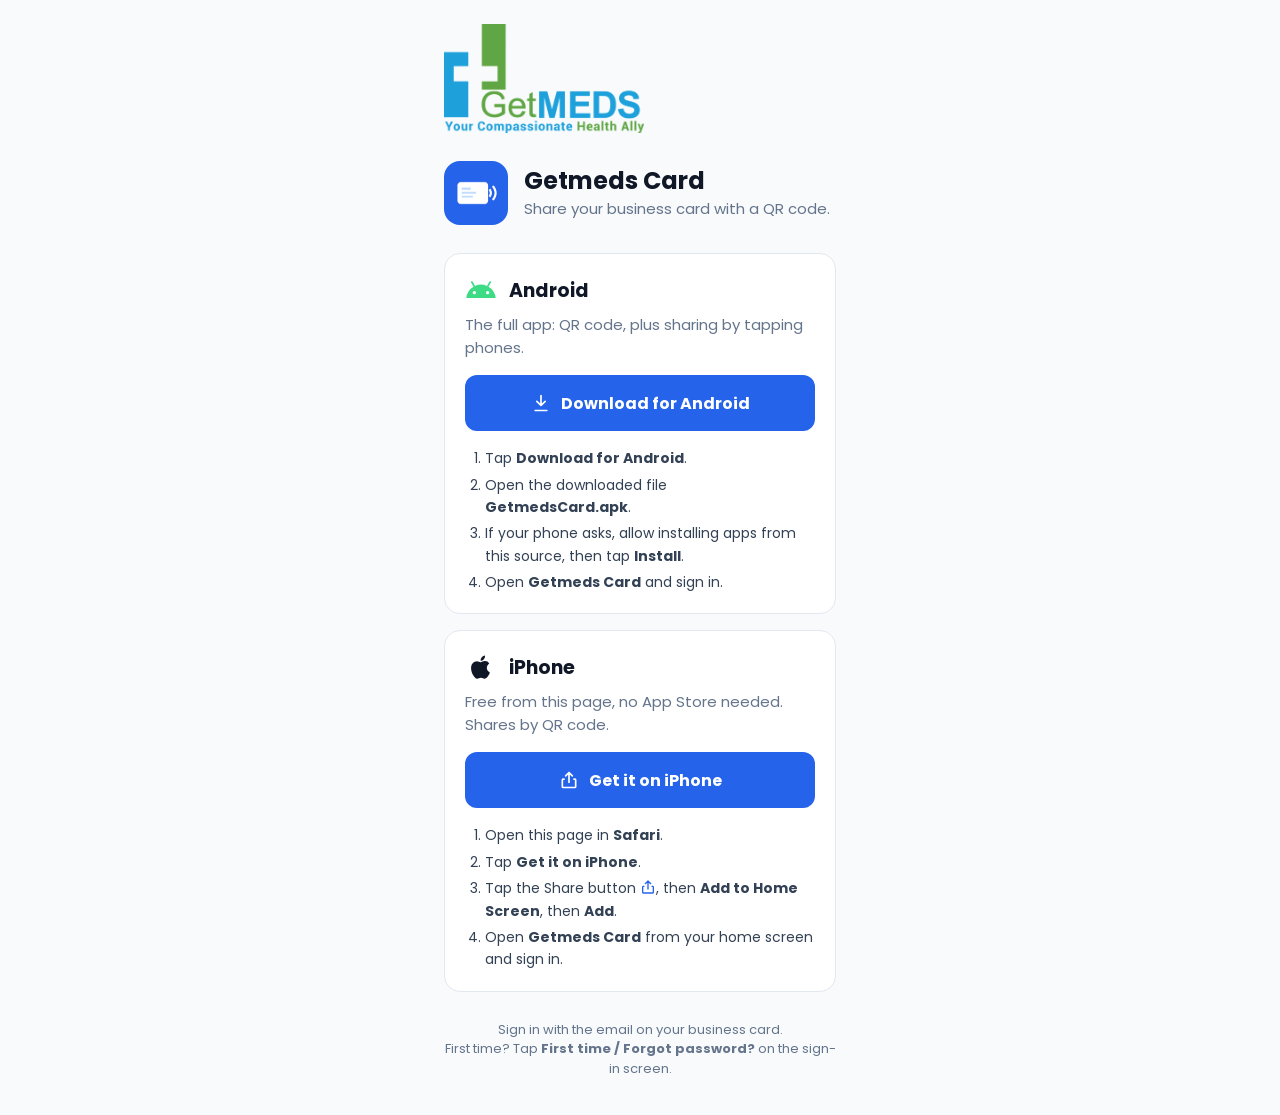
==== web/index.html @ 0c687448 "Making the app be useable even in iphone. The solution: PWA approach." ====
<!doctype html>
<html lang="en">
<head>
  <meta charset="utf-8">
  <meta name="viewport" content="width=device-width, initial-scale=1, viewport-fit=cover">
  <title>Get Getmeds Card</title>
  <meta name="description" content="Download Getmeds Card for Android, or use it on iPhone.">
  <meta name="theme-color" content="#F8FAFC">
  <link rel="manifest" href="manifest.webmanifest">
  <link rel="icon" type="image/png" sizes="192x192" href="img/icon-192.png">
  <link rel="apple-touch-icon" href="img/apple-touch-icon.png">
  <link rel="stylesheet" href="css/styles.css">
  <style>
    .hero { display: flex; align-items: center; gap: 16px; margin-top: 28px; }
    .hero img { width: 64px; height: 64px; border-radius: 16px; }
    .hero h1 { margin: 0; }
    .hero p { margin: 2px 0 0; }
    .options { display: flex; flex-direction: column; gap: 16px; margin-top: 28px; }
    .option { padding: 20px; background: #fff; border: 1px solid var(--line); border-radius: 16px; }
    .option.mine { border: 2px solid var(--brand); padding: 19px; }
    .option-head { display: flex; align-items: center; gap: 12px; }
    .option-head svg { width: 32px; height: 32px; flex: none; }
    .option h2 { margin: 0; font-size: 19px; font-weight: 700; }
    .tag { display: inline-block; margin-left: auto; padding: 3px 10px; font-size: 12px; font-weight: 600; color: var(--brand); background: var(--brand-soft); border-radius: 99px; }
    .option .button { margin-top: 16px; }
    .option .button svg { width: 20px; height: 20px; }
    ol { margin: 16px 0 0; padding-left: 20px; font-size: 14px; line-height: 1.6; color: #334155; }
    ol li + li { margin-top: 4px; }
    .share-icon { display: inline-block; width: 16px; height: 16px; vertical-align: -2px; color: var(--brand); }
    .foot { margin-top: 28px; font-size: 13px; color: var(--muted); text-align: center; line-height: 1.5; }
  </style>
</head>
<body>
<main class="screen">
  <img class="logo" src="img/getmeds_logo.png" alt="Getmeds" width="200" height="109">

  <div class="hero">
    <img src="img/icon-192.png" alt="" width="64" height="64">
    <div>
      <h1>Getmeds Card</h1>
      <p class="body">Share your business card with a QR code.</p>
    </div>
  </div>

  <div class="options">
    <!-- Android: the full app, including tapping phones (NFC). -->
    <section id="android" class="option" aria-labelledby="androidTitle">
      <div class="option-head">
        <svg viewBox="0 0 24 24" fill="#3DDC84" aria-hidden="true"><path d="M17.6 9.48l1.84-3.18c.16-.31.04-.69-.26-.85a.637.637 0 0 0-.83.22l-1.88 3.24a11.43 11.43 0 0 0-8.94 0L5.65 5.67a.643.643 0 0 0-.87-.2c-.28.18-.37.54-.22.83L6.4 9.48A10.78 10.78 0 0 0 1 18h22a10.78 10.78 0 0 0-5.4-8.52zM7 15.25a1.25 1.25 0 1 1 0-2.5 1.25 1.25 0 0 1 0 2.5zm10 0a1.25 1.25 0 1 1 0-2.5 1.25 1.25 0 0 1 0 2.5z"/></svg>
        <h2 id="androidTitle">Android</h2>
        <span class="tag" data-mine hidden>Your phone</span>
      </div>
      <p class="body">The full app: QR code, plus sharing by tapping phones.</p>
      <a id="apkLink" class="button" href="#" download>
        <svg viewBox="0 0 24 24" fill="none" stroke="currentColor" stroke-width="2" stroke-linecap="round" stroke-linejoin="round" aria-hidden="true"><path d="M12 3v12M7 10l5 5 5-5M5 21h14"/></svg>
        Download for Android
      </a>
      <ol>
        <li>Tap <b>Download for Android</b>.</li>
        <li>Open the downloaded file <b>GetmedsCard.apk</b>.</li>
        <li>If your phone asks, allow installing apps from this source, then tap <b>Install</b>.</li>
        <li>Open <b>Getmeds Card</b> and sign in.</li>
      </ol>
    </section>

    <!-- iPhone: the web app, installed from Safari. -->
    <section id="iphone" class="option" aria-labelledby="iphoneTitle">
      <div class="option-head">
        <svg viewBox="0 0 24 24" fill="#101828" aria-hidden="true"><path d="M16.37 12.6c-.02-2.2 1.8-3.26 1.88-3.31a4.05 4.05 0 0 0-3.18-1.72c-1.35-.14-2.64.8-3.33.8-.69 0-1.74-.78-2.87-.76a4.25 4.25 0 0 0-3.59 2.18c-1.54 2.66-.39 6.6 1.1 8.76.73 1.06 1.6 2.24 2.73 2.2 1.1-.05 1.51-.71 2.84-.71 1.32 0 1.7.71 2.86.69 1.18-.02 1.93-1.07 2.65-2.13a9.4 9.4 0 0 0 1.2-2.47 3.82 3.82 0 0 1-2.29-3.5zM14.2 6.12a3.8 3.8 0 0 0 .87-2.75 3.9 3.9 0 0 0-2.52 1.3 3.63 3.63 0 0 0-.9 2.65 3.23 3.23 0 0 0 2.55-1.2z"/></svg>
        <h2 id="iphoneTitle">iPhone</h2>
        <span class="tag" data-mine hidden>Your phone</span>
      </div>
      <p class="body">Free from this page, no App Store needed. Shares by QR code.</p>
      <a class="button" href="app.html">
        <svg viewBox="0 0 24 24" fill="none" stroke="currentColor" stroke-width="2" stroke-linecap="round" stroke-linejoin="round" aria-hidden="true"><path d="M12 3v12M8 7l4-4 4 4"/><path d="M6 11H5a1 1 0 0 0-1 1v8a1 1 0 0 0 1 1h14a1 1 0 0 0 1-1v-8a1 1 0 0 0-1-1h-1"/></svg>
        Get it on iPhone
      </a>
      <ol>
        <li>Open this page in <b>Safari</b>.</li>
        <li>Tap <b>Get it on iPhone</b>.</li>
        <li>Tap the Share button
          <svg class="share-icon" viewBox="0 0 24 24" fill="none" stroke="currentColor" stroke-width="2" stroke-linecap="round" stroke-linejoin="round" aria-label="Share"><path d="M12 3v12M8 7l4-4 4 4"/><path d="M6 11H5a1 1 0 0 0-1 1v8a1 1 0 0 0 1 1h14a1 1 0 0 0 1-1v-8a1 1 0 0 0-1-1h-1"/></svg>,
          then <b>Add to Home Screen</b>, then <b>Add</b>.</li>
        <li>Open <b>Getmeds Card</b> from your home screen and sign in.</li>
      </ol>
    </section>
  </div>

  <p class="foot">Sign in with the email on your business card.<br>First time? Tap <b>First time / Forgot password?</b> on the sign-in screen.</p>
</main>

<script type="module">
  import { APK_URL } from "./js/config.js";

  document.getElementById("apkLink").href = APK_URL;

  // Put the visitor's own phone first and mark it; both stay on the page.
  const ua = navigator.userAgent;
  const ios = /iPhone|iPad|iPod/.test(ua) || (navigator.platform === "MacIntel" && navigator.maxTouchPoints > 1);
  const mine = ios ? "iphone" : /Android/.test(ua) ? "android" : null;
  if (mine) {
    const card = document.getElementById(mine);
    card.classList.add("mine");
    card.querySelector("[data-mine]").hidden = false;
    card.parentElement.prepend(card);
  }

  if ("serviceWorker" in navigator) navigator.serviceWorker.register("sw.js").catch(() => {});
</script>
</body>
</html>
---- web/css/styles.css ----
/* Same palette and type as the Android app (res/values/colors.xml, themes.xml). */

@font-face { font-family: Poppins; font-weight: 400; font-display: swap; src: url("../fonts/poppins_regular.ttf") format("truetype"); }
@font-face { font-family: Poppins; font-weight: 500; font-display: swap; src: url("../fonts/poppins_medium.ttf") format("truetype"); }
@font-face { font-family: Poppins; font-weight: 600; font-display: swap; src: url("../fonts/poppins_semibold.ttf") format("truetype"); }
@font-face { font-family: Poppins; font-weight: 700; font-display: swap; src: url("../fonts/poppins_bold.ttf") format("truetype"); }

:root {
  --brand: #2563eb;
  --brand-dark: #1d4ed8;
  --brand-soft: #eff6ff;
  --ink: #101828;
  --muted: #64748b;
  --line: #e2e8f0;
  --surface: #f8fafc;
  --success: #10b981;
  --danger: #dc2626;
  --warning-soft: #fef3c7;
  --warning-ink: #92400e;
}

* { box-sizing: border-box; }

html { -webkit-text-size-adjust: 100%; }

body {
  margin: 0;
  min-height: 100dvh;
  font-family: Poppins, system-ui, -apple-system, "Segoe UI", sans-serif;
  color: var(--ink);
  background: var(--surface);
  -webkit-tap-highlight-color: transparent;
}

[hidden] { display: none !important; }

.screen {
  max-width: 440px;
  margin: 0 auto;
  padding: calc(24px + env(safe-area-inset-top)) 24px calc(24px + env(safe-area-inset-bottom));
}

.screen.white { background: #fff; min-height: 100dvh; }

.logo { width: 200px; height: auto; display: block; }

h1 { font-size: 24px; font-weight: 700; margin: 24px 0 0; line-height: 1.25; }

.body { font-size: 15px; color: var(--muted); line-height: 1.5; margin: 8px 0 0; }

label, .label { display: block; font-size: 14px; font-weight: 700; margin: 16px 0 6px; }

.field {
  width: 100%;
  height: 56px;
  padding: 0 16px;
  font: inherit;
  font-size: 18px;
  color: var(--ink);
  background: #fff;
  border: 1px solid var(--line);
  border-radius: 12px;
  outline: none;
  -webkit-appearance: none;
  appearance: none;
}
.field:focus { border: 2px solid var(--brand); padding: 0 15px; }
.field::placeholder { color: #94a3b8; }
textarea.field { height: 140px; padding: 14px 16px; resize: vertical; font-size: 16px; line-height: 1.4; }
textarea.field:focus { padding: 13px 15px; }
select.field { font-size: 16px; background: #fff url("data:image/svg+xml,%3Csvg xmlns='http://www.w3.org/2000/svg' width='20' height='20' viewBox='0 0 24 24' fill='none' stroke='%2364748b' stroke-width='2' stroke-linecap='round' stroke-linejoin='round'%3E%3Cpath d='M6 9l6 6 6-6'/%3E%3C/svg%3E") no-repeat right 14px center; }
.code-field { letter-spacing: 0.3em; }

/* Password box with a show/hide eye on the right. */
.password { position: relative; }
.password .field { padding-right: 52px; }
.password .field:focus { padding-right: 51px; }
.password .eye { position: absolute; right: 4px; top: 4px; }

.icon-button {
  width: 48px;
  height: 48px;
  display: inline-grid;
  place-items: center;
  border: 0;
  border-radius: 24px;
  background: transparent;
  color: var(--ink);
  cursor: pointer;
}
.icon-button:active { background: var(--line); }
.icon-button svg { width: 24px; height: 24px; }

.button {
  display: flex;
  align-items: center;
  justify-content: center;
  gap: 10px;
  width: 100%;
  min-height: 56px;
  margin-top: 20px;
  padding: 0 16px;
  font: inherit;
  font-size: 16px;
  font-weight: 700;
  color: #fff;
  text-decoration: none;
  background: var(--brand);
  border: 0;
  border-radius: 12px;
  cursor: pointer;
}
.button:active { background: var(--brand-dark); }
.button:disabled { background: #93b4f5; cursor: default; }
.button.secondary { color: var(--brand); background: #fff; border: 1px solid var(--brand); }
.button.secondary:active { background: var(--brand-soft); }

.text-button {
  display: inline-block;
  min-height: 48px;
  padding: 12px;
  font: inherit;
  font-size: 15px;
  color: var(--brand);
  background: none;
  border: 0;
  cursor: pointer;
}

.check { display: flex; align-items: center; gap: 10px; margin-top: 16px; font-size: 15px; font-weight: 400; }
.check input { width: 20px; height: 20px; margin: 0; accent-color: var(--brand); }

.error { margin-top: 16px; font-size: 14px; color: var(--danger); line-height: 1.45; }

.notice {
  margin-top: 16px;
  padding: 12px;
  font-size: 14px;
  line-height: 1.45;
  color: var(--warning-ink);
  background: var(--warning-soft);
  border-radius: 12px;
}

.spinner {
  width: 28px;
  height: 28px;
  margin: 16px auto 0;
  border: 3px solid var(--line);
  border-top-color: var(--brand);
  border-radius: 50%;
  animation: spin 0.8s linear infinite;
}
@keyframes spin { to { transform: rotate(360deg); } }

/* Share screen */
.topbar { display: flex; justify-content: flex-end; height: 48px; margin: -12px -12px 0 0; }
.center { text-align: center; }
.name { margin-top: 4px; }

.segment {
  display: flex;
  height: 48px;
  margin-top: 20px;
  padding: 3px;
  background: var(--surface);
  border: 1px solid var(--line);
  border-radius: 12px;
}
.segment button {
  flex: 1;
  font: inherit;
  font-size: 14px;
  color: var(--muted);
  background: none;
  border: 1px solid transparent;
  border-radius: 9px;
  cursor: pointer;
}
.segment button[aria-pressed="true"] { color: var(--brand); font-weight: 700; background: #fff; border-color: var(--brand); }

.qr { display: block; margin: 24px auto 0; }
.scan-line { margin-top: 12px; font-size: 15px; text-align: center; }

/* "Add to Home Screen" hint for iPhone Safari */
.install-hint {
  display: flex;
  gap: 12px;
  align-items: flex-start;
  margin-top: 20px;
  padding: 12px 14px;
  font-size: 14px;
  line-height: 1.45;
  background: var(--brand-soft);
  border-radius: 12px;
}
.install-hint svg { flex: none; width: 22px; height: 22px; color: var(--brand); margin-top: 1px; }
.install-hint button { margin-left: auto; flex: none; width: 32px; height: 32px; }

/* Pop-ups */
dialog {
  width: min(92vw, 400px);
  padding: 24px;
  color: var(--ink);
  border: 0;
  border-radius: 16px;
  box-shadow: 0 20px 50px rgb(16 24 40 / 25%);
}
dialog::backdrop { background: rgb(16 24 40 / 45%); }
dialog h2 { margin: 0 0 12px; font-size: 19px; font-weight: 700; }
dialog p { margin: 0; font-size: 15px; line-height: 1.55; white-space: pre-line; color: #334155; }
dialog .actions { display: flex; justify-content: flex-end; gap: 4px; margin: 16px -12px -12px 0; }
dialog .actions .text-button { font-weight: 600; }

.menu-list { display: grid; margin: 0 -24px -12px; }
.menu-list button {
  padding: 14px 24px;
  font: inherit;
  font-size: 16px;
  text-align: left;
  color: var(--ink);
  background: none;
  border: 0;
  cursor: pointer;
}
.menu-list button:active { background: var(--surface); }
.menu-list button.selected { color: var(--brand); font-weight: 600; }
.menu-list small { display: block; font-size: 13px; color: var(--muted); font-weight: 400; }

/* Contact us */
.back-row { display: flex; align-items: center; gap: 4px; margin: -12px 0 0 -12px; }
.back-row h1 { margin: 0; font-size: 20px; }
.files { display: grid; gap: 8px; margin-top: 8px; }
.file {
  display: flex;
  align-items: center;
  gap: 8px;
  padding: 4px 4px 4px 14px;
  font-size: 14px;
  background: #fff;
  border: 1px solid var(--line);
  border-radius: 12px;
}
.file span { flex: 1; overflow: hidden; text-overflow: ellipsis; white-space: nowrap; }
.hint { font-size: 13px; color: var(--muted); margin: 4px 0 0; line-height: 1.45; }
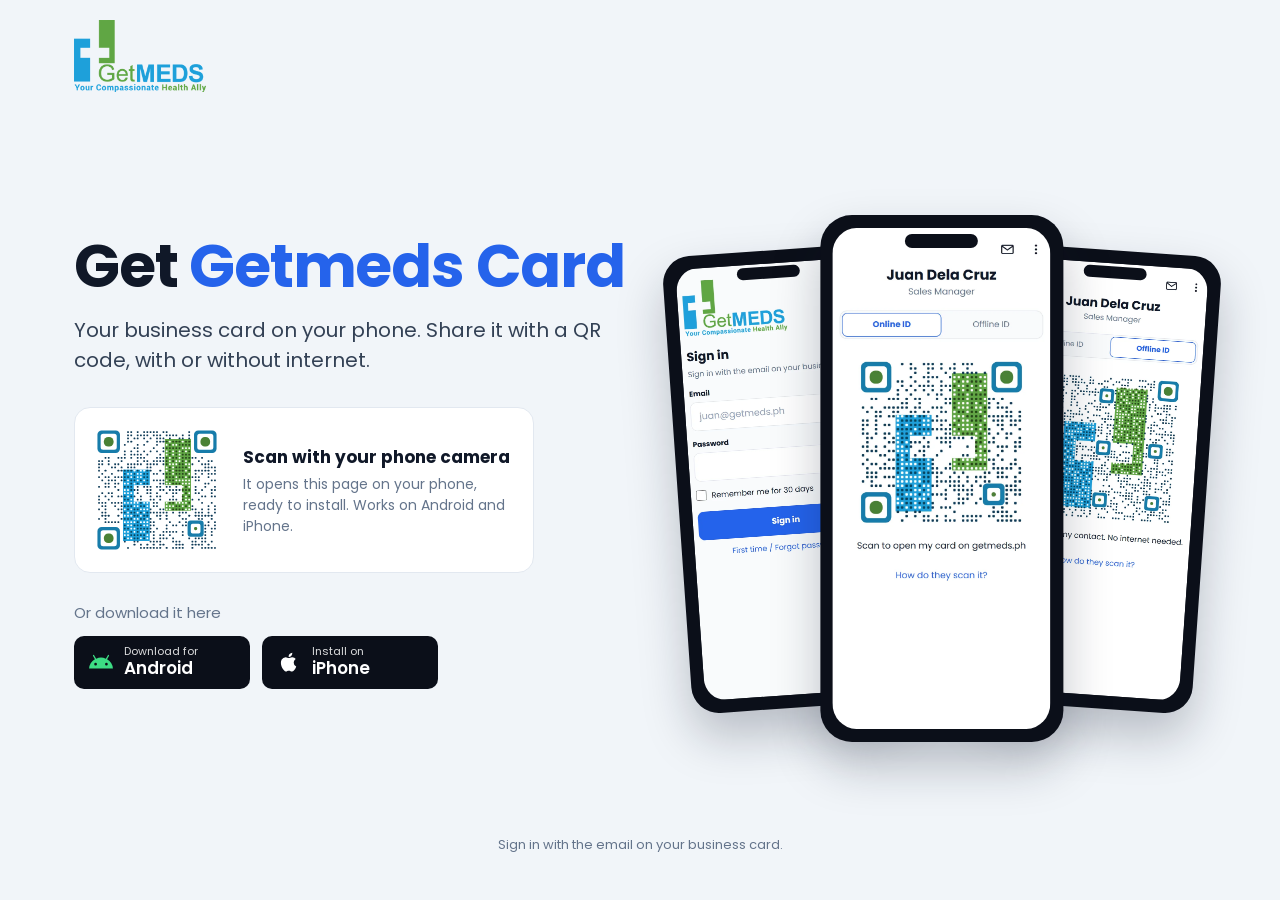
==== commit 3b50ef77: "Upgraded the ux for one tap download for both android and iphone installation." ====
--- a/web/index.html
+++ b/web/index.html
@@ -4,105 +4,195 @@
   <meta charset="utf-8">
   <meta name="viewport" content="width=device-width, initial-scale=1, viewport-fit=cover">
   <title>Get Getmeds Card</title>
-  <meta name="description" content="Download Getmeds Card for Android, or use it on iPhone.">
-  <meta name="theme-color" content="#F8FAFC">
+  <meta name="description" content="Your Getmeds business card on your phone. Download for Android or install on iPhone.">
+  <meta name="theme-color" content="#F1F5F9">
   <link rel="manifest" href="manifest.webmanifest">
   <link rel="icon" type="image/png" sizes="192x192" href="img/icon-192.png">
   <link rel="apple-touch-icon" href="img/apple-touch-icon.png">
   <link rel="stylesheet" href="css/styles.css">
+  <script>
+    // Opened from the home screen: this is the installed app, so skip the
+    // download page and go straight in.
+    if (navigator.standalone === true || matchMedia("(display-mode: standalone)").matches) location.replace("app.html");
+  </script>
+  <script src="vendor/qrcode.js" defer></script>
   <style>
-    .hero { display: flex; align-items: center; gap: 16px; margin-top: 28px; }
-    .hero img { width: 64px; height: 64px; border-radius: 16px; }
-    .hero h1 { margin: 0; }
-    .hero p { margin: 2px 0 0; }
-    .options { display: flex; flex-direction: column; gap: 16px; margin-top: 28px; }
-    .option { padding: 20px; background: #fff; border: 1px solid var(--line); border-radius: 16px; }
-    .option.mine { border: 2px solid var(--brand); padding: 19px; }
-    .option-head { display: flex; align-items: center; gap: 12px; }
-    .option-head svg { width: 32px; height: 32px; flex: none; }
-    .option h2 { margin: 0; font-size: 19px; font-weight: 700; }
-    .tag { display: inline-block; margin-left: auto; padding: 3px 10px; font-size: 12px; font-weight: 600; color: var(--brand); background: var(--brand-soft); border-radius: 99px; }
-    .option .button { margin-top: 16px; }
-    .option .button svg { width: 20px; height: 20px; }
-    ol { margin: 16px 0 0; padding-left: 20px; font-size: 14px; line-height: 1.6; color: #334155; }
-    ol li + li { margin-top: 4px; }
-    .share-icon { display: inline-block; width: 16px; height: 16px; vertical-align: -2px; color: var(--brand); }
-    .foot { margin-top: 28px; font-size: 13px; color: var(--muted); text-align: center; line-height: 1.5; }
+    body { background: #f1f5f9; }
+
+    .page {
+      min-height: 100dvh;
+      max-width: 1180px;
+      margin: 0 auto;
+      padding: calc(20px + env(safe-area-inset-top)) 24px calc(32px + env(safe-area-inset-bottom));
+      display: flex;
+      flex-direction: column;
+    }
+    .brand { width: 132px; height: auto; display: block; }
+
+    .hero {
+      flex: 1;
+      display: grid;
+      grid-template-columns: 1fr;
+      gap: 8px;
+      align-items: center;
+      align-content: start;
+      margin-top: 24px;
+    }
+
+    .copy h1 { margin: 0; font-size: clamp(34px, 9vw, 60px); line-height: 1.08; letter-spacing: -0.02em; }
+    .copy h1 span { color: var(--brand); }
+    .lead { margin: 16px 0 0; font-size: clamp(16px, 4.2vw, 20px); line-height: 1.5; color: #334155; max-width: 30em; }
+
+    /* Phones: one big button for this phone. */
+    .cta { margin-top: 28px; }
+    .cta .button { min-height: 60px; font-size: 17px; border-radius: 14px; margin-top: 0; box-shadow: 0 8px 20px rgb(37 99 235 / 25%); }
+    .cta .button svg { width: 22px; height: 22px; }
+    .cta-note { margin: 12px 0 0; font-size: 14px; color: var(--muted); line-height: 1.5; text-align: center; }
+    .other { display: block; margin-top: 4px; text-align: center; text-decoration: none; }
+
+    /* Computers: scan to open on your phone. */
+    .scan { display: flex; align-items: center; gap: 20px; margin-top: 32px; padding: 16px; background: #fff; border: 1px solid var(--line); border-radius: 16px; max-width: 460px; }
+    .scan canvas { flex: none; }
+    .scan b { display: block; font-size: 17px; }
+    .scan p { margin: 4px 0 0; font-size: 14px; color: var(--muted); line-height: 1.5; }
+
+    .badges-title { margin: 28px 0 12px; font-size: 15px; color: var(--muted); }
+    .badges { display: flex; flex-wrap: wrap; gap: 12px; }
+    .badge {
+      display: inline-flex;
+      align-items: center;
+      gap: 10px;
+      min-width: 176px;
+      padding: 9px 18px 9px 14px;
+      color: #fff;
+      text-decoration: none;
+      background: #0b0f19;
+      border-radius: 10px;
+      cursor: pointer;
+    }
+    .badge:hover { background: #1e293b; }
+    .badge svg { width: 26px; height: 26px; flex: none; }
+    .badge small { display: block; font-size: 11px; line-height: 1.2; opacity: 0.85; }
+    .badge strong { display: block; font-size: 17px; font-weight: 600; line-height: 1.25; }
+
+    /* Three phones showing the real app. */
+    .phones { position: relative; height: clamp(340px, 100vw, 560px); max-width: 560px; width: 100%; margin: 0 auto; }
+    .phone {
+      position: absolute;
+      bottom: 0;
+      width: 46%;
+      aspect-ratio: 390 / 844;
+      padding: 2.4%;
+      background: #0b0f19;
+      border-radius: 13% / 6%;
+      box-shadow: 0 24px 48px rgb(15 23 42 / 25%);
+    }
+    .phone img { display: block; width: 100%; height: 100%; object-fit: cover; border-radius: 11% / 5.2%; background: #fff; }
+    .phone::before { content: ""; position: absolute; top: 3.6%; left: 50%; width: 30%; height: 2.6%; transform: translateX(-50%); background: #0b0f19; border-radius: 99px; z-index: 1; }
+    .phone.left { left: 0; bottom: 6%; transform: rotate(-4deg); width: 40%; }
+    .phone.right { right: 0; bottom: 6%; transform: rotate(4deg); width: 40%; }
+    .phone.middle { left: 50%; transform: translateX(-50%); z-index: 2; }
+
+    .foot { margin-top: 28px; font-size: 13px; color: var(--muted); text-align: center; }
+
+    /* The phone you're on decides what shows. */
+    body:not(.desktop) .desktop-only,
+    body.desktop .phone-only { display: none !important; }
+
+    @media (min-width: 900px) {
+      .hero { grid-template-columns: 1.05fr 1fr; gap: 48px; align-content: center; }
+      .phones { height: 560px; }
+    }
   </style>
 </head>
 <body>
-<main class="screen">
-  <img class="logo" src="img/getmeds_logo.png" alt="Getmeds" width="200" height="109">
-
-  <div class="hero">
-    <img src="img/icon-192.png" alt="" width="64" height="64">
-    <div>
-      <h1>Getmeds Card</h1>
-      <p class="body">Share your business card with a QR code.</p>
-    </div>
-  </div>
-
-  <div class="options">
-    <!-- Android: the full app, including tapping phones (NFC). -->
-    <section id="android" class="option" aria-labelledby="androidTitle">
-      <div class="option-head">
-        <svg viewBox="0 0 24 24" fill="#3DDC84" aria-hidden="true"><path d="M17.6 9.48l1.84-3.18c.16-.31.04-.69-.26-.85a.637.637 0 0 0-.83.22l-1.88 3.24a11.43 11.43 0 0 0-8.94 0L5.65 5.67a.643.643 0 0 0-.87-.2c-.28.18-.37.54-.22.83L6.4 9.48A10.78 10.78 0 0 0 1 18h22a10.78 10.78 0 0 0-5.4-8.52zM7 15.25a1.25 1.25 0 1 1 0-2.5 1.25 1.25 0 0 1 0 2.5zm10 0a1.25 1.25 0 1 1 0-2.5 1.25 1.25 0 0 1 0 2.5z"/></svg>
-        <h2 id="androidTitle">Android</h2>
-        <span class="tag" data-mine hidden>Your phone</span>
+<div class="page">
+  <img class="brand" src="img/getmeds_logo.png" alt="Getmeds" width="132" height="72">
+
+  <main class="hero">
+    <section class="copy">
+      <h1>Get <span>Getmeds Card</span></h1>
+      <p class="lead">Your business card on your phone. Share it with a QR code, with or without internet.</p>
+
+      <!-- On a phone: one tap for that phone; the other one is a small link. -->
+      <div class="cta phone-only">
+        <a id="ctaAndroid" class="button" href="#" hidden>
+          <svg viewBox="0 0 24 24" fill="none" stroke="currentColor" stroke-width="2.2" stroke-linecap="round" stroke-linejoin="round" aria-hidden="true"><path d="M12 3v12M7 10l5 5 5-5M5 21h14"/></svg>
+          Download for Android
+        </a>
+        <a id="ctaIphone" class="button" href="app.html" hidden>
+          <svg viewBox="0 0 24 24" fill="currentColor" aria-hidden="true"><path d="M16.37 12.6c-.02-2.2 1.8-3.26 1.88-3.31a4.05 4.05 0 0 0-3.18-1.72c-1.35-.14-2.64.8-3.33.8-.69 0-1.74-.78-2.87-.76a4.25 4.25 0 0 0-3.59 2.18c-1.54 2.66-.39 6.6 1.1 8.76.73 1.06 1.6 2.24 2.73 2.2 1.1-.05 1.51-.71 2.84-.71 1.32 0 1.7.71 2.86.69 1.18-.02 1.93-1.07 2.65-2.13a9.4 9.4 0 0 0 1.2-2.47 3.82 3.82 0 0 1-2.29-3.5zM14.2 6.12a3.8 3.8 0 0 0 .87-2.75 3.9 3.9 0 0 0-2.52 1.3 3.63 3.63 0 0 0-.9 2.65 3.23 3.23 0 0 0 2.55-1.2z"/></svg>
+          Install on iPhone
+        </a>
+        <p id="ctaNote" class="cta-note"></p>
+        <a id="ctaOther" class="text-button other" href="#"></a>
       </div>
-      <p class="body">The full app: QR code, plus sharing by tapping phones.</p>
-      <a id="apkLink" class="button" href="#" download>
-        <svg viewBox="0 0 24 24" fill="none" stroke="currentColor" stroke-width="2" stroke-linecap="round" stroke-linejoin="round" aria-hidden="true"><path d="M12 3v12M7 10l5 5 5-5M5 21h14"/></svg>
-        Download for Android
-      </a>
-      <ol>
-        <li>Tap <b>Download for Android</b>.</li>
-        <li>Open the downloaded file <b>GetmedsCard.apk</b>.</li>
-        <li>If your phone asks, allow installing apps from this source, then tap <b>Install</b>.</li>
-        <li>Open <b>Getmeds Card</b> and sign in.</li>
-      </ol>
+
+      <!-- On a computer: scan to open this page on the phone. -->
+      <div class="scan desktop-only">
+        <canvas id="pageQr" role="img" aria-label="QR code that opens this page on your phone"></canvas>
+        <div>
+          <b>Scan with your phone camera</b>
+          <p>It opens this page on your phone, ready to install. Works on Android and iPhone.</p>
+        </div>
+      </div>
+
+      <p class="badges-title desktop-only">Or download it here</p>
+      <div class="badges desktop-only">
+        <a id="badgeAndroid" class="badge" href="#">
+          <svg viewBox="0 0 24 24" fill="#3DDC84" aria-hidden="true"><path d="M17.6 9.48l1.84-3.18c.16-.31.04-.69-.26-.85a.637.637 0 0 0-.83.22l-1.88 3.24a11.43 11.43 0 0 0-8.94 0L5.65 5.67a.643.643 0 0 0-.87-.2c-.28.18-.37.54-.22.83L6.4 9.48A10.78 10.78 0 0 0 1 18h22a10.78 10.78 0 0 0-5.4-8.52zM7 15.25a1.25 1.25 0 1 1 0-2.5 1.25 1.25 0 0 1 0 2.5zm10 0a1.25 1.25 0 1 1 0-2.5 1.25 1.25 0 0 1 0 2.5z"/></svg>
+          <span><small>Download for</small><strong>Android</strong></span>
+        </a>
+        <a class="badge" href="app.html">
+          <svg viewBox="0 0 24 24" fill="#fff" aria-hidden="true"><path d="M16.37 12.6c-.02-2.2 1.8-3.26 1.88-3.31a4.05 4.05 0 0 0-3.18-1.72c-1.35-.14-2.64.8-3.33.8-.69 0-1.74-.78-2.87-.76a4.25 4.25 0 0 0-3.59 2.18c-1.54 2.66-.39 6.6 1.1 8.76.73 1.06 1.6 2.24 2.73 2.2 1.1-.05 1.51-.71 2.84-.71 1.32 0 1.7.71 2.86.69 1.18-.02 1.93-1.07 2.65-2.13a9.4 9.4 0 0 0 1.2-2.47 3.82 3.82 0 0 1-2.29-3.5zM14.2 6.12a3.8 3.8 0 0 0 .87-2.75 3.9 3.9 0 0 0-2.52 1.3 3.63 3.63 0 0 0-.9 2.65 3.23 3.23 0 0 0 2.55-1.2z"/></svg>
+          <span><small>Install on</small><strong>iPhone</strong></span>
+        </a>
+      </div>
     </section>
 
-    <!-- iPhone: the web app, installed from Safari. -->
-    <section id="iphone" class="option" aria-labelledby="iphoneTitle">
-      <div class="option-head">
-        <svg viewBox="0 0 24 24" fill="#101828" aria-hidden="true"><path d="M16.37 12.6c-.02-2.2 1.8-3.26 1.88-3.31a4.05 4.05 0 0 0-3.18-1.72c-1.35-.14-2.64.8-3.33.8-.69 0-1.74-.78-2.87-.76a4.25 4.25 0 0 0-3.59 2.18c-1.54 2.66-.39 6.6 1.1 8.76.73 1.06 1.6 2.24 2.73 2.2 1.1-.05 1.51-.71 2.84-.71 1.32 0 1.7.71 2.86.69 1.18-.02 1.93-1.07 2.65-2.13a9.4 9.4 0 0 0 1.2-2.47 3.82 3.82 0 0 1-2.29-3.5zM14.2 6.12a3.8 3.8 0 0 0 .87-2.75 3.9 3.9 0 0 0-2.52 1.3 3.63 3.63 0 0 0-.9 2.65 3.23 3.23 0 0 0 2.55-1.2z"/></svg>
-        <h2 id="iphoneTitle">iPhone</h2>
-        <span class="tag" data-mine hidden>Your phone</span>
-      </div>
-      <p class="body">Free from this page, no App Store needed. Shares by QR code.</p>
-      <a class="button" href="app.html">
-        <svg viewBox="0 0 24 24" fill="none" stroke="currentColor" stroke-width="2" stroke-linecap="round" stroke-linejoin="round" aria-hidden="true"><path d="M12 3v12M8 7l4-4 4 4"/><path d="M6 11H5a1 1 0 0 0-1 1v8a1 1 0 0 0 1 1h14a1 1 0 0 0 1-1v-8a1 1 0 0 0-1-1h-1"/></svg>
-        Get it on iPhone
-      </a>
-      <ol>
-        <li>Open this page in <b>Safari</b>.</li>
-        <li>Tap <b>Get it on iPhone</b>.</li>
-        <li>Tap the Share button
-          <svg class="share-icon" viewBox="0 0 24 24" fill="none" stroke="currentColor" stroke-width="2" stroke-linecap="round" stroke-linejoin="round" aria-label="Share"><path d="M12 3v12M8 7l4-4 4 4"/><path d="M6 11H5a1 1 0 0 0-1 1v8a1 1 0 0 0 1 1h14a1 1 0 0 0 1-1v-8a1 1 0 0 0-1-1h-1"/></svg>,
-          then <b>Add to Home Screen</b>, then <b>Add</b>.</li>
-        <li>Open <b>Getmeds Card</b> from your home screen and sign in.</li>
-      </ol>
+    <!-- The real app: sign in, Online ID and Offline ID. -->
+    <section class="phones" aria-label="Getmeds Card screens">
+      <div class="phone left"><img src="img/screens/login.webp" alt="Sign-in screen" loading="lazy"></div>
+      <div class="phone right"><img src="img/screens/offline.webp" alt="Offline ID QR code" loading="lazy"></div>
+      <div class="phone middle"><img src="img/screens/online.webp" alt="Online ID QR code"></div>
     </section>
-  </div>
-
-  <p class="foot">Sign in with the email on your business card.<br>First time? Tap <b>First time / Forgot password?</b> on the sign-in screen.</p>
-</main>
+  </main>
+
+  <p class="foot">Sign in with the email on your business card.</p>
+</div>
 
 <script type="module">
   import { APK_URL } from "./js/config.js";
-
-  document.getElementById("apkLink").href = APK_URL;
-
-  // Put the visitor's own phone first and mark it; both stay on the page.
+  import { drawBranded } from "./js/qr.js";
+
+  const $ = (id) => document.getElementById(id);
   const ua = navigator.userAgent;
   const ios = /iPhone|iPad|iPod/.test(ua) || (navigator.platform === "MacIntel" && navigator.maxTouchPoints > 1);
-  const mine = ios ? "iphone" : /Android/.test(ua) ? "android" : null;
-  if (mine) {
-    const card = document.getElementById(mine);
-    card.classList.add("mine");
-    card.querySelector("[data-mine]").hidden = false;
-    card.parentElement.prepend(card);
+  const android = /Android/.test(ua);
+
+  $("badgeAndroid").href = APK_URL;
+
+  if (android) {
+    // One tap: the APK starts downloading straight away.
+    $("ctaAndroid").href = APK_URL;
+    $("ctaAndroid").hidden = false;
+    $("ctaNote").textContent = "When it's downloaded, open it and tap Install.";
+    $("ctaOther").textContent = "On an iPhone? Install it here";
+    $("ctaOther").href = "app.html";
+  } else if (ios) {
+    // Opens the app, which shows the Add to Home Screen steps right there.
+    $("ctaIphone").hidden = false;
+    $("ctaNote").textContent = "Free, no App Store needed. Takes 3 taps.";
+    $("ctaOther").textContent = "On Android? Download the app";
+    $("ctaOther").href = APK_URL;
+  } else {
+    document.body.classList.add("desktop");
+    const logo = new Image();
+    logo.onload = () => {
+      const draw = () => (window.qrcode ? drawBranded($("pageQr"), location.href.split("#")[0], 132, logo, "H") : setTimeout(draw, 50));
+      draw();
+    };
+    logo.src = "img/getmeds_mark.png";
   }
 
   if ("serviceWorker" in navigator) navigator.serviceWorker.register("sw.js").catch(() => {});
--- a/web/css/styles.css
+++ b/web/css/styles.css
@@ -197,6 +197,49 @@
 .install-hint svg { flex: none; width: 22px; height: 22px; color: var(--brand); margin-top: 1px; }
 .install-hint button { margin-left: auto; flex: none; width: 32px; height: 32px; }
 
+/* iPhone in the browser: Add to Home Screen steps */
+.install { padding-bottom: calc(110px + env(safe-area-inset-bottom)); }
+.install-icon { display: block; width: 88px; height: 88px; margin-top: 12px; border-radius: 20px; box-shadow: 0 10px 24px rgb(37 99 235 / 25%); }
+.install-steps { list-style: none; margin: 24px 0 8px; padding: 0; display: grid; gap: 12px; }
+.install-steps li {
+  display: flex;
+  align-items: center;
+  gap: 14px;
+  padding: 14px 16px;
+  font-size: 16px;
+  line-height: 1.45;
+  background: #fff;
+  border: 1px solid var(--line);
+  border-radius: 14px;
+}
+.step-num {
+  flex: none;
+  display: grid;
+  place-items: center;
+  width: 30px;
+  height: 30px;
+  font-size: 15px;
+  font-weight: 700;
+  color: #fff;
+  background: var(--brand);
+  border-radius: 50%;
+}
+.inline-icon { display: inline-block; width: 20px; height: 20px; vertical-align: -4px; color: var(--brand); }
+.share-arrow {
+  position: fixed;
+  left: 50%;
+  bottom: calc(8px + env(safe-area-inset-bottom));
+  width: 44px;
+  height: 44px;
+  margin-left: -22px;
+  color: var(--brand);
+  animation: nudge 1.2s ease-in-out infinite;
+}
+.share-arrow.top { top: calc(4px + env(safe-area-inset-top)); bottom: auto; left: auto; right: 14px; transform: rotate(180deg); animation-name: nudge-up; }
+.share-arrow svg { width: 100%; height: 100%; }
+@keyframes nudge { 50% { transform: translateY(8px); } }
+@keyframes nudge-up { 0%, 100% { transform: rotate(180deg); } 50% { transform: rotate(180deg) translateY(8px); } }
+
 /* Pop-ups */
 dialog {
   width: min(92vw, 400px);
